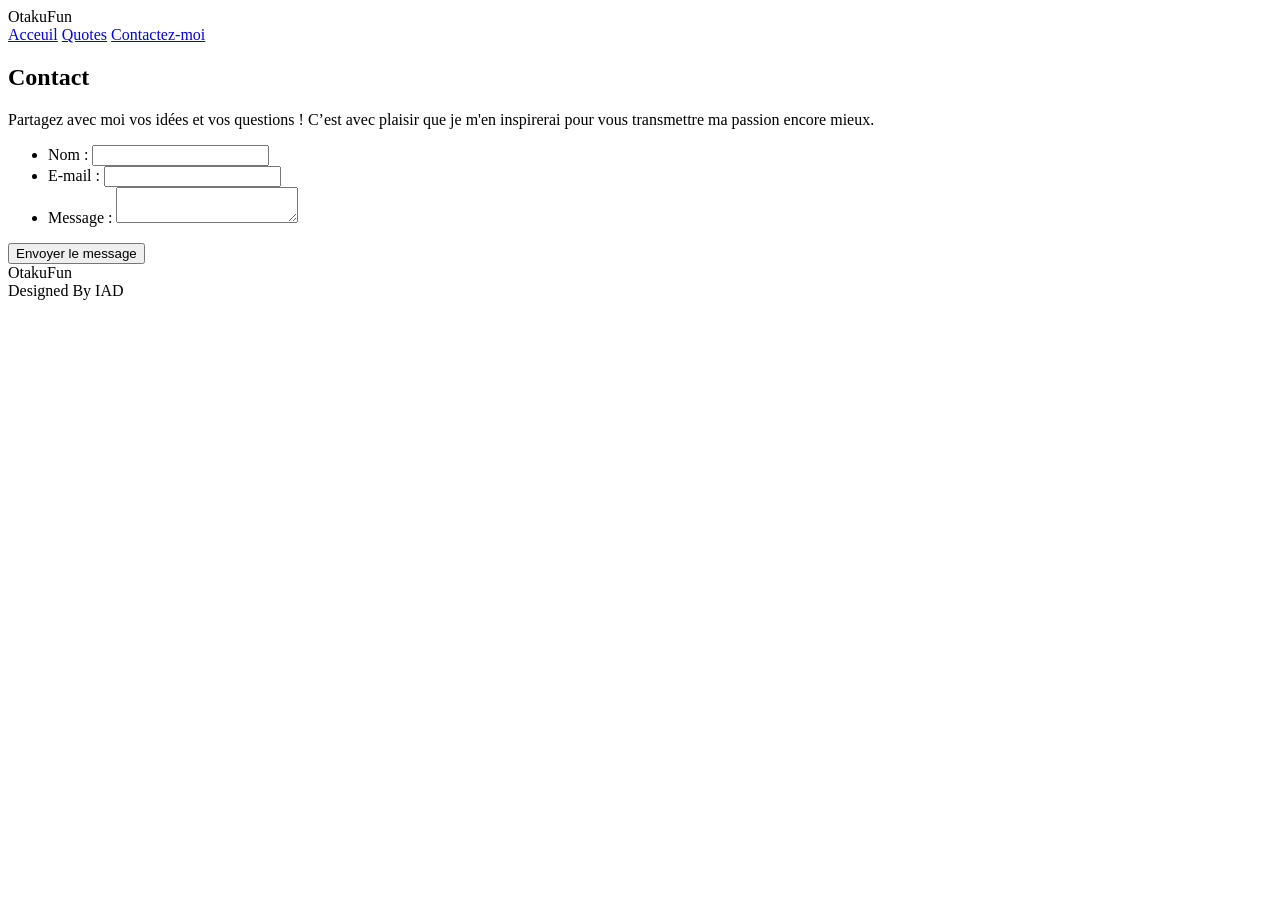
==== contact.html @ e9460078 "first Activite done" ====
<!DOCTYPE html>
<html lang="en">

<head>
    <meta charset="UTF-8">
    <meta name="viewport" content="width=device-width, initial-scale=1.0">
    <title>Document</title>
</head>

<body>
    <header>
        <div>OtakuFun</div>
        <div>
            <a href="index.html">Acceuil</a>
            <a href="quotes.html">Quotes</a>
            <a href="#">Contactez-moi</a>
        </div>
    </header>

    <section>
        <div>
            <h1>Contact</h1>
            <p>Partagez avec moi vos idées et vos questions ! C’est avec plaisir que je m'en inspirerai pour vous
                transmettre ma passion encore mieux.</p>
        </div>
        <form action="#" method="">
            <ul>
                <li>
                    <label for="name">Nom&nbsp;:</label>
                    <input type="text" name="user_name" />
                </li>
                <li>
                    <label for="mail">E-mail&nbsp;:</label>
                    <input type="email" name="user_mail" />
                </li>
                <li>
                    <label for="msg">Message&nbsp;:</label>
                    <textarea name="user_message"></textarea>
                </li>
            </ul>
        </form>
        <div>
            <button type="submit">Envoyer le message</button>
        </div>
    </section>
    <footer>
        <div>
            OtakuFun
        </div>
        <div>
            Designed By IAD
        </div>
    </footer>
</body>

</html>
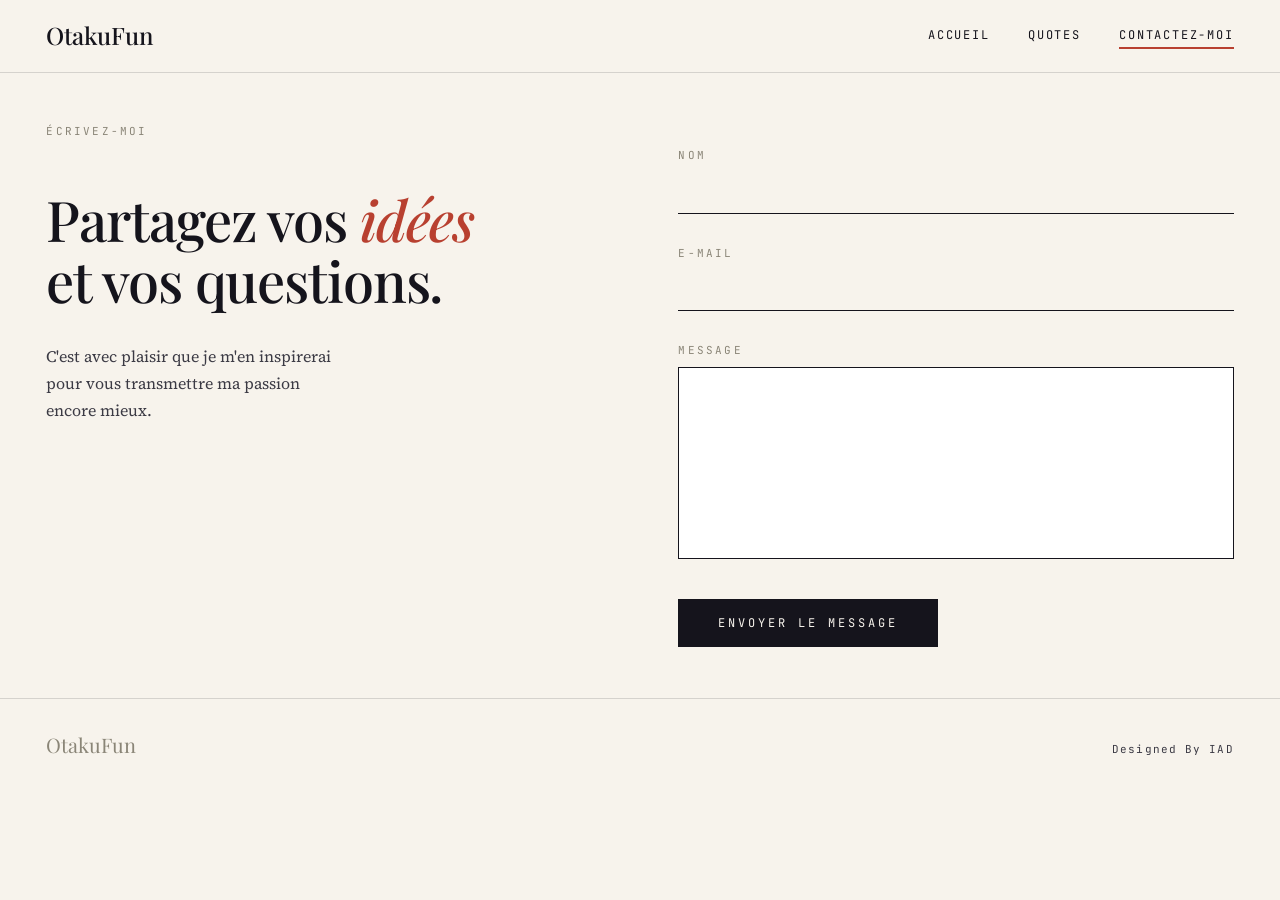
==== commit 9b08acea: "add css to my site" ====
--- a/contact.html
+++ b/contact.html
@@ -4,50 +4,66 @@
 <head>
     <meta charset="UTF-8">
     <meta name="viewport" content="width=device-width, initial-scale=1.0">
-    <title>Document</title>
+    <meta name="description"
+        content="OtakuFun — La voix des animés. Amateur d'animés ou simple curieux, plongez dans les citations les plus marquantes du genre.">
+    <title>OtakuFun</title>
+
+    <link rel="preconnect" href="https://fonts.googleapis.com">
+    <link rel="preconnect" href="https://fonts.gstatic.com" crossorigin>
+    <link
+        href="https://fonts.googleapis.com/css2?family=Playfair+Display:ital,wght@0,400;0,500;0,600;0,700;1,400;1,500;1,700&family=Source+Serif+4:ital,wght@0,400;0,600;1,400&family=JetBrains+Mono:wght@400;500;700&display=swap"
+        rel="stylesheet">
+
+    <link rel="stylesheet" href="style.css">
+    <link rel="stylesheet" href="print.css" media="print">
+
 </head>
 
 <body>
-    <header>
-        <div>OtakuFun</div>
-        <div>
-            <a href="index.html">Acceuil</a>
+    <header class="site-header">
+        <a href="index.html" class="logo">OtakuFun</a>
+        <nav class="site-nav">
+            <a href="index.html">Accueil</a>
             <a href="quotes.html">Quotes</a>
-            <a href="#">Contactez-moi</a>
-        </div>
+            <a href="contact.html" aria-current="page">Contactez-moi</a>
+        </nav>
     </header>
 
-    <section>
-        <div>
-            <h1>Contact</h1>
-            <p>Partagez avec moi vos idées et vos questions ! C’est avec plaisir que je m'en inspirerai pour vous
-                transmettre ma passion encore mieux.</p>
+    <section class="contact">
+        <div class="contact__intro">
+            <h1 class="contact__title">
+                Partagez vos <em>idées</em> et vos questions.
+            </h1>
+            <p class="contact__lead">
+                C'est avec plaisir que je m'en inspirerai pour vous transmettre ma passion encore mieux.
+            </p>
         </div>
-        <form action="#" method="">
-            <ul>
-                <li>
-                    <label for="name">Nom&nbsp;:</label>
-                    <input type="text" name="user_name" />
-                </li>
-                <li>
-                    <label for="mail">E-mail&nbsp;:</label>
-                    <input type="email" name="user_mail" />
-                </li>
-                <li>
-                    <label for="msg">Message&nbsp;:</label>
-                    <textarea name="user_message"></textarea>
-                </li>
-            </ul>
+
+        <form action="#" method="post" class="contact-form">
+            <div class="field">
+                <label for="name" class="field__label">Nom</label>
+                <input type="text" name="user_name" id="name" class="field__input" required />
+            </div>
+
+            <div class="field">
+                <label for="mail" class="field__label">E-mail</label>
+                <input type="email" name="user_mail" id="mail" class="field__input" required />
+            </div>
+
+            <div class="field">
+                <label for="msg" class="field__label">Message</label>
+                <textarea name="user_message" id="msg" class="field__input field__input--area" rows="6" required></textarea>
+            </div>
+
+            <button type="submit" class="contact-form__submit">Envoyer le message</button>
         </form>
-        <div>
-            <button type="submit">Envoyer le message</button>
-        </div>
     </section>
-    <footer>
-        <div>
+    
+    <footer class="site-footer">
+        <div class="site-footer__brand">
             OtakuFun
         </div>
-        <div>
+        <div class="site-footer__credit">
             Designed By IAD
         </div>
     </footer>
--- a/style.css
+++ b/style.css
@@ -0,0 +1,644 @@
+:root {
+    --bg:         #f7f3ec;
+    --bg-alt:     #ece6d8;
+    --ink:        #15141c;
+    --ink-soft:   #3b3a44;
+    --muted:      #8a8577;
+    --accent:     #b84030;
+    --dark:       #15141c;
+    --rule:       rgba(21, 20, 28, 0.15);
+    --f-display:  "Playfair Display", "Times New Roman", Georgia, serif;
+    --f-body:     "Source Serif 4", "Source Serif Pro", Georgia, serif;
+    --f-mono:     "JetBrains Mono", ui-monospace, "SFMono-Regular", Menlo, monospace;
+    --gutter:     clamp(1.25rem, 3vw + 0.5rem, 3rem);
+    --max:        1280px;
+}
+
+*, *::before, *::after { box-sizing: border-box; }
+body, h1, h2, h3, p { margin: 0; padding: 0; }
+a { color: inherit; text-decoration: none; }
+img { max-width: 100%; display: block; }
+
+body {
+    font-family: var(--f-body);
+    font-size: 15px;
+    line-height: 1.4;
+    color: var(--ink);
+    background: var(--bg);
+    -webkit-font-smoothing: antialiased;
+}
+::selection { background: var(--accent); color: var(--bg); }
+
+.site-header {
+    border-bottom: 1px solid var(--rule);
+    padding: 1.2rem var(--gutter);
+    display: flex;
+    align-items: center;
+    justify-content: space-between;
+    flex-wrap: wrap;
+    max-width: var(--max);
+    margin: 0 auto;
+}
+.logo {
+    font-family: var(--f-display);
+    font-size: 1.5rem;
+    font-weight: 500;
+    color: var(--ink);
+}
+.site-nav {
+    display: flex;
+    gap: clamp(1rem, 3vw, 2.5rem);
+}
+.site-nav a {
+    font-family: var(--f-mono);
+    font-size: 12px;
+    letter-spacing: 0.15em;
+    text-transform: uppercase;
+    color: var(--ink);
+    padding: 0.25rem 0;
+    border-bottom: 2px solid transparent;
+    transition: color 0.15s, border-color 0.15s;
+}
+.site-nav a:hover { color: var(--accent); }
+.site-nav a[aria-current="page"] { border-bottom-color: var(--accent); }
+
+
+.page {
+    display: grid;
+    grid-template-columns: 1fr 1fr;
+    max-width: var(--max);
+    margin: 0 auto;
+    padding: clamp(1rem, 2vw, 4rem) var(--gutter);
+    row-gap: clamp(2rem, 3vw, 4rem);
+    column-gap: clamp(2rem, 5vw, 5rem);
+}
+.page > * { grid-column: 1 / -1; min-width: 0; }
+.card--definition { grid-column: 1; }
+.card--attirance  { grid-column: 2 / 3; }
+
+
+.hero {
+    position: relative;
+    padding-block: clamp(2rem, 5vw, 4rem) 0;
+}
+
+.hero {
+    background: 
+        linear-gradient(rgba(247, 243, 236, 0.209), rgba(247, 243, 236, 0.156)),
+        url("image_quoted.jpeg") right 10rem top 1rem / 20rem 30rem no-repeat;
+        background-size: contain;
+}
+
+.hero::before {
+    content: "Bienvenue";
+    display: block;
+    font-family: var(--f-mono);
+    font-size: 11px;
+    letter-spacing: 0.2em;
+    text-transform: uppercase;
+    color: var(--muted);
+    margin-bottom: 2.5rem;
+}
+.hero::after {
+    content: "\201D";
+    position: absolute;
+    right: clamp(0rem, 4vw, 3rem);
+    top:   clamp(5rem, 12vw, 10rem);
+    font-family: var(--f-display);
+    font-style: italic;
+    font-size: clamp(4rem, 10vw, 8rem);
+    color: var(--accent);
+    line-height: 1;
+    opacity: 0.9;
+    pointer-events: none;
+}
+
+
+
+.hero > h1 {
+    font-family: var(--f-display);
+    font-weight: 500;
+    font-size: clamp(2.5rem, 7vw + 0.5rem, 5.5rem);
+    line-height: 0.7;
+    letter-spacing: -0.02em;
+    max-width: 16ch;
+    margin-bottom: 2rem;
+}
+.hero > p {
+    max-width: 42ch;
+    font-size: 1.1rem;
+    color: var(--ink-soft);
+    line-height: 1.7;
+    font-style: italic;
+}
+
+
+.about-title {
+    position: relative;
+    padding-top: 1cm;
+    border-top: 1px solid var(--rule);
+    font-family: var(--f-display);
+    font-weight: 500;
+    font-size: clamp(1.75rem, 3vw + 1rem, 2.75rem);
+    line-height: 1.15;
+    letter-spacing: -0.01em;
+    /* max-width: 20ch; */
+}
+.about-title::before {
+    content: "À propos / Ma passion";
+    display: block;
+    font-family: var(--f-mono);
+    font-size: 11px;
+    letter-spacing: 0.2em;
+    text-transform: uppercase;
+    color: var(--muted);
+    margin-bottom: 1.5rem;
+    font-weight: 400;
+}
+.about-text {
+    column-count: 1;
+    column-rule: 1px solid var(--rule);
+    color: var(--ink-soft);
+    font-size: 1.02rem;
+    line-height: 1.75;
+    margin-top: 0.2rem;
+}
+.about-text::first-letter {
+    font-family: var(--f-display);
+    font-size: 1.5rem;
+    font-weight: 600;
+    color: var(--accent);
+    float: left;
+    line-height: 1.0;
+    margin: 0.2rem 0.1rem 0 0;
+}
+
+
+.card {
+    background: var(--bg-alt);
+    padding: clamp(2rem, 4vw, 3rem) clamp(1.5rem, 3vw, 2.5rem);
+    position: relative;
+}
+.card::before {
+    display: block;
+    font-family: var(--f-display);
+    font-style: italic;
+    font-weight: 500;
+    font-size: 3rem;
+    color: var(--accent);
+    line-height: 1;
+    margin-bottom: 0.75rem;
+}
+.card--definition::before { content: "01"; }
+.card--attirance::before  { content: "02"; }
+
+.card > h1 {
+    font-family: var(--f-display);
+    font-weight: 500;
+    font-size: clamp(1.4rem, 2vw + 0.75rem, 1.9rem);
+    line-height: 1.2;
+    margin-bottom: 1.25rem;
+    max-width: 16ch;
+}
+.card > h1::before {
+    display: block;
+    font-family: var(--f-mono);
+    font-size: 10px;
+    letter-spacing: 0.3em;
+    text-transform: uppercase;
+    color: var(--muted);
+    margin-bottom: 1rem;
+    font-weight: 400;
+}
+.card--definition > h1::before { content: "Définition"; }
+.card--attirance  > h1::before { content: "Attirance"; }
+
+.card > p { color: var(--ink-soft); }
+
+
+.feature {
+    background: var(--dark);
+    color: #f5f0e8;
+    padding: clamp(3rem, 4vw, 2rem) clamp(2rem, 4vw, 3rem);
+    margin-block: 1rem;
+}
+.feature::before {
+    content: "Pourquoi ce site";
+    display: block;
+    font-family: var(--f-mono);
+    font-size: 11px;
+    letter-spacing: 0.2em;
+    text-transform: uppercase;
+    color: #c9c3b5;
+    margin-bottom: 2rem;
+}
+.feature > h1 {
+    font-family: var(--f-display);
+    font-style: italic;
+    font-weight: 400;
+    font-size: clamp(1.4rem, 2vw + 0.75rem, 2rem);
+    line-height: 1.3;
+    color: var(--accent);
+    margin-bottom: 1.25rem;
+}
+.feature > p {
+    font-family: var(--f-display);
+    font-weight: 400;
+    font-size: clamp(1.25rem, 2vw + 0.5rem, 2.25rem);
+    line-height: 1.3;
+    max-width: 42ch;
+    color: #f5f0e8;
+}
+
+
+.quotes-header {
+    position: relative;
+    padding-top: 2rem;
+    border-top: 1px solid var(--rule);
+}
+.quotes-header::before {
+    content: "Citations populaires";
+    display: block;
+    font-family: var(--f-mono);
+    font-size: 11px;
+    letter-spacing: 0.2em;
+    text-transform: uppercase;
+    color: var(--muted);
+    margin-bottom: 1.5rem;
+}
+.quotes-header > h1 {
+    font-family: var(--f-display);
+    font-weight: 500;
+    font-size: clamp(1.75rem, 3vw + 1rem, 3rem);
+    line-height: 1.2;
+    letter-spacing: -0.01em;
+    max-width: 22ch;
+}
+
+.quotes-header__link {
+    display: inline-block;
+    margin-top: 1rem;
+}
+.quotes-header__link h2 {
+    font-family: var(--f-mono);
+    font-size: 11px;
+    letter-spacing: 0.25em;
+    text-transform: uppercase;
+    color: var(--accent);
+    font-weight: 400;
+    border-bottom: 1px solid var(--accent);
+    padding-bottom: 2px;
+}
+.quotes-header__link h2::after { content: "  →"; }
+
+
+.quotes-grid {
+    display: grid;
+    grid-template-columns: 1fr 1fr;
+    gap: 1.5rem;
+    counter-reset: qcard;
+}
+.quote-card {
+    border: 1px solid var(--rule);
+    background: #fff;
+    padding: 1.75rem clamp(1.25rem, 2.5vw, 2rem) 1.25rem;
+    display: flex;
+    flex-direction: column;
+    gap: 1rem;
+    transition: border-color 0.2s, transform 0.2s;
+    counter-increment: qcard;
+    position: relative;
+}
+.quote-card:hover {
+    border-color: var(--ink);
+    transform: translateY(-2px);
+}
+.quote-card::before {
+    content: "N°  00" counter(qcard);
+    display: block;
+    font-family: var(--f-mono);
+    font-size: 10px;
+    letter-spacing: 0.25em;
+    text-transform: uppercase;
+    color: var(--muted);
+}
+.quote-card::after {
+    content: "\201C";
+    position: absolute;
+    top: 2.8rem;
+    left: clamp(1.25rem, 2.5vw, 2rem);
+    font-family: var(--f-display);
+    font-size: 2rem;
+    color: var(--accent);
+    font-weight: 700;
+    line-height: 0.5;
+}
+.quote-card__text {
+    font-family: var(--f-display);
+    font-style: italic;
+    font-size: 1.08rem;
+    line-height: 1.5;
+    color: var(--ink);
+    padding-left: 1.75rem;
+}
+.quote-card__author {
+    display: block;
+    margin-top: 1rem;
+    padding-top: 1rem;
+    border-top: 1px solid var(--rule);
+    margin-left: -1.75rem;
+    font-family: var(--f-mono);
+    font-style: normal;
+    font-size: 11px;
+    letter-spacing: 0.2em;
+    text-transform: uppercase;
+    color: var(--ink);
+    font-weight: 700;
+}
+.quote-card__socials {
+    display: flex;
+    gap: 0.75rem;
+}
+.quote-card__socials img {
+    width: 18px;
+    height: 18px;
+    opacity: 0.45;
+    filter: grayscale(1);
+    transition: opacity 0.15s, filter 0.15s;
+    cursor: pointer;
+}
+.quote-card__socials img:hover {
+    opacity: 1;
+    filter: grayscale(0);
+}
+
+
+.site-footer {
+    border-top: 1px solid var(--rule);
+    padding: 2rem var(--gutter);
+    max-width: var(--max);
+    margin: 0 auto;
+    display: flex;
+    justify-content: space-between;
+    align-items: baseline;
+    flex-wrap: wrap;
+    gap: 1rem;
+}
+.site-footer__brand {
+    font-family: var(--f-display);
+    font-size: 1.25rem;
+    color: var(--muted);
+}
+.site-footer__credit {
+    font-family: var(--f-mono);
+    font-size: 11px;
+    letter-spacing: 0.1em;
+    color: var(--ink-soft);
+}
+
+
+
+.quotes-page {
+    max-width: var(--max);
+    margin: 0 auto;
+    padding: clamp(2rem, 4vw, 5rem) var(--gutter);
+    display: flex;
+    flex-direction: column;
+    gap: clamp(2rem, 4vw, 3.5rem);
+}
+
+.quotes-page__title {
+    font-family: var(--f-display);
+    font-weight: 500;
+    font-size: clamp(1.75rem, 3vw + 1rem, 3rem);
+    line-height: 1.15;
+    letter-spacing: -0.01em;
+    max-width: 22ch;
+    position: relative;
+    padding-top: 1.5rem;
+}
+.quotes-page__title::before {
+    content: "Toutes les citations";
+    display: block;
+    font-family: var(--f-mono);
+    font-size: 11px;
+    letter-spacing: 0.2em;
+    text-transform: uppercase;
+    color: var(--muted);
+    font-weight: 400;
+    margin-bottom: 1rem;
+}
+
+
+.search {
+    display: flex;
+    flex-direction: column;
+    gap: 0.75rem;
+    max-width: 560px;
+}
+
+.search__label {
+    font-family: var(--f-mono);
+    font-size: 11px;
+    letter-spacing: 0.2em;
+    text-transform: uppercase;
+    color: var(--muted);
+}
+
+.search__field {
+    display: flex;
+    align-items: stretch;
+    border-bottom: 1px solid var(--ink);
+    transition: border-color 0.2s;
+}
+.search__field:focus-within {
+    border-bottom-color: var(--accent);
+}
+
+.search__input {
+    flex: 1;
+    border: 0;
+    background: transparent;
+    padding: 0.75rem 0.25rem;
+    font-family: var(--f-body);
+    font-size: 1rem;
+    color: var(--ink);
+    outline: none;
+}
+.search__input::placeholder {
+    color: var(--muted);
+    font-style: italic;
+}
+
+
+.search__input::-webkit-search-cancel-button { appearance: none; }
+
+.search__button {
+    border: 0;
+    background: var(--ink);
+    color: var(--bg);
+    padding: 0 1.5rem;
+    font-family: var(--f-mono);
+    font-size: 11px;
+    letter-spacing: 0.25em;
+    text-transform: uppercase;
+    cursor: pointer;
+    transition: background 0.2s;
+}
+.search__button:hover {
+    background: var(--accent);
+}
+
+
+.quotes-page .quotes-grid {
+    grid-template-columns: repeat(3, 1fr);
+}
+
+
+.contact {
+    max-width: var(--max);
+    margin: 0 auto;
+    padding: clamp(2rem, 4vw, 5rem) var(--gutter);
+    display: grid;
+    grid-template-columns: 1fr 1fr;
+    gap: clamp(2rem, 6vw, 6rem);
+    align-items: start;
+}
+
+
+.contact__intro::before {
+    content: "Écrivez-moi";
+    display: block;
+    font-family: var(--f-mono);
+    font-size: 11px;
+    letter-spacing: 0.2em;
+    text-transform: uppercase;
+    color: var(--muted);
+    margin-bottom: 3rem;
+}
+
+.contact__title {
+    font-family: var(--f-display);
+    font-weight: 500;
+    font-size: clamp(2rem, 4vw + 0.5rem, 3.5rem);
+    line-height: 1.1;
+    letter-spacing: -0.02em;
+    max-width: 14ch;
+    margin-bottom: 2rem;
+}
+.contact__title em {
+    font-style: italic;
+    color: var(--accent);
+}
+
+.contact__lead {
+    max-width: 38ch;
+    font-size: 1rem;
+    line-height: 1.7;
+    color: var(--ink-soft);
+}
+
+
+.contact-form {
+    display: flex;
+    flex-direction: column;
+    gap: 2rem;
+    padding-top: 1.5rem;
+}
+
+.field {
+    display: flex;
+    flex-direction: column;
+    gap: 0.5rem;
+}
+
+.field__label {
+    font-family: var(--f-mono);
+    font-size: 11px;
+    letter-spacing: 0.2em;
+    text-transform: uppercase;
+    color: var(--muted);
+}
+
+.field__input {
+    border: 0;
+    border-bottom: 1px solid var(--ink);
+    background: transparent;
+    padding: 0.6rem 0;
+    font-family: var(--f-body);
+    font-size: 1rem;
+    color: var(--ink);
+    outline: none;
+    transition: border-color 0.2s;
+    width: 100%;
+}
+.field__input:focus {
+    border-bottom-color: var(--accent);
+}
+
+
+.field__input--area {
+    border: 1px solid var(--ink);
+    background: #fff;
+    padding: 0.75rem 1rem;
+    min-height: 12rem;
+    resize: vertical;
+    font-family: var(--f-body);
+    line-height: 1.5;
+    resize: none;
+}
+.field__input--area:focus {
+    border-color: var(--accent);
+}
+
+
+.contact-form__submit {
+    align-self: flex-start;
+    margin-top: 0.5rem;
+    border: 0;
+    background: var(--ink);
+    color: var(--bg);
+    padding: 1rem 2.5rem;
+    font-family: var(--f-mono);
+    font-size: 12px;
+    letter-spacing: 0.25em;
+    text-transform: uppercase;
+    cursor: pointer;
+    transition: background 0.2s;
+}
+.contact-form__submit:hover {
+    background: var(--accent);
+}
+
+
+@media (max-width: 780px) {
+    .page { grid-template-columns: 1fr; }
+    .card--definition,
+    .card--attirance { grid-column: 1 / -1; }
+    .quotes-grid { grid-template-columns: 1fr; }
+    .about-text { column-count: 1; }
+}
+
+@media (prefers-reduced-motion: reduce) {
+    *, *::before, *::after {
+        transition: none !important;
+        animation: none !important;
+    }
+}
+
+@media (max-width: 960px) {
+    .quotes-page .quotes-grid {
+        grid-template-columns: 1fr 1fr;
+    }
+}
+@media (max-width: 640px) {
+    .quotes-page .quotes-grid {
+        grid-template-columns: 1fr;
+    }
+}
+
+@media (max-width: 780px) {
+    .contact {
+        grid-template-columns: 1fr;
+    }
+}
--- a/print.css
+++ b/print.css
@@ -0,0 +1,43 @@
+body {
+    background: #fff;
+    color: #000;
+    font-family: Arial, sans-serif;
+    font-size: 11pt;
+    line-height: 1.5;
+}
+
+.site-nav, .quote-card__socials, .search, .contact-form__submit, .quotes-header > h2 {
+    display: none;
+}
+
+.hero{
+    background: #fff;
+}
+
+.card, .feature, .quote-card {
+    background: #fff;
+    color: #000;
+    border: 1px solid #000;
+    break-inside: avoid;
+    box-shadow: none;
+}
+
+
+.hero::after, .feature > h1,  .contact__title em {
+    color: #000;
+}
+
+.feature p{
+    color: #000;
+}
+
+h1 { break-after: avoid; }
+footer { break-before: avoid; }
+
+.page,
+    .contact {
+        display: block;
+    }
+    .quotes-grid {
+        grid-template-columns: 1fr;
+    }
